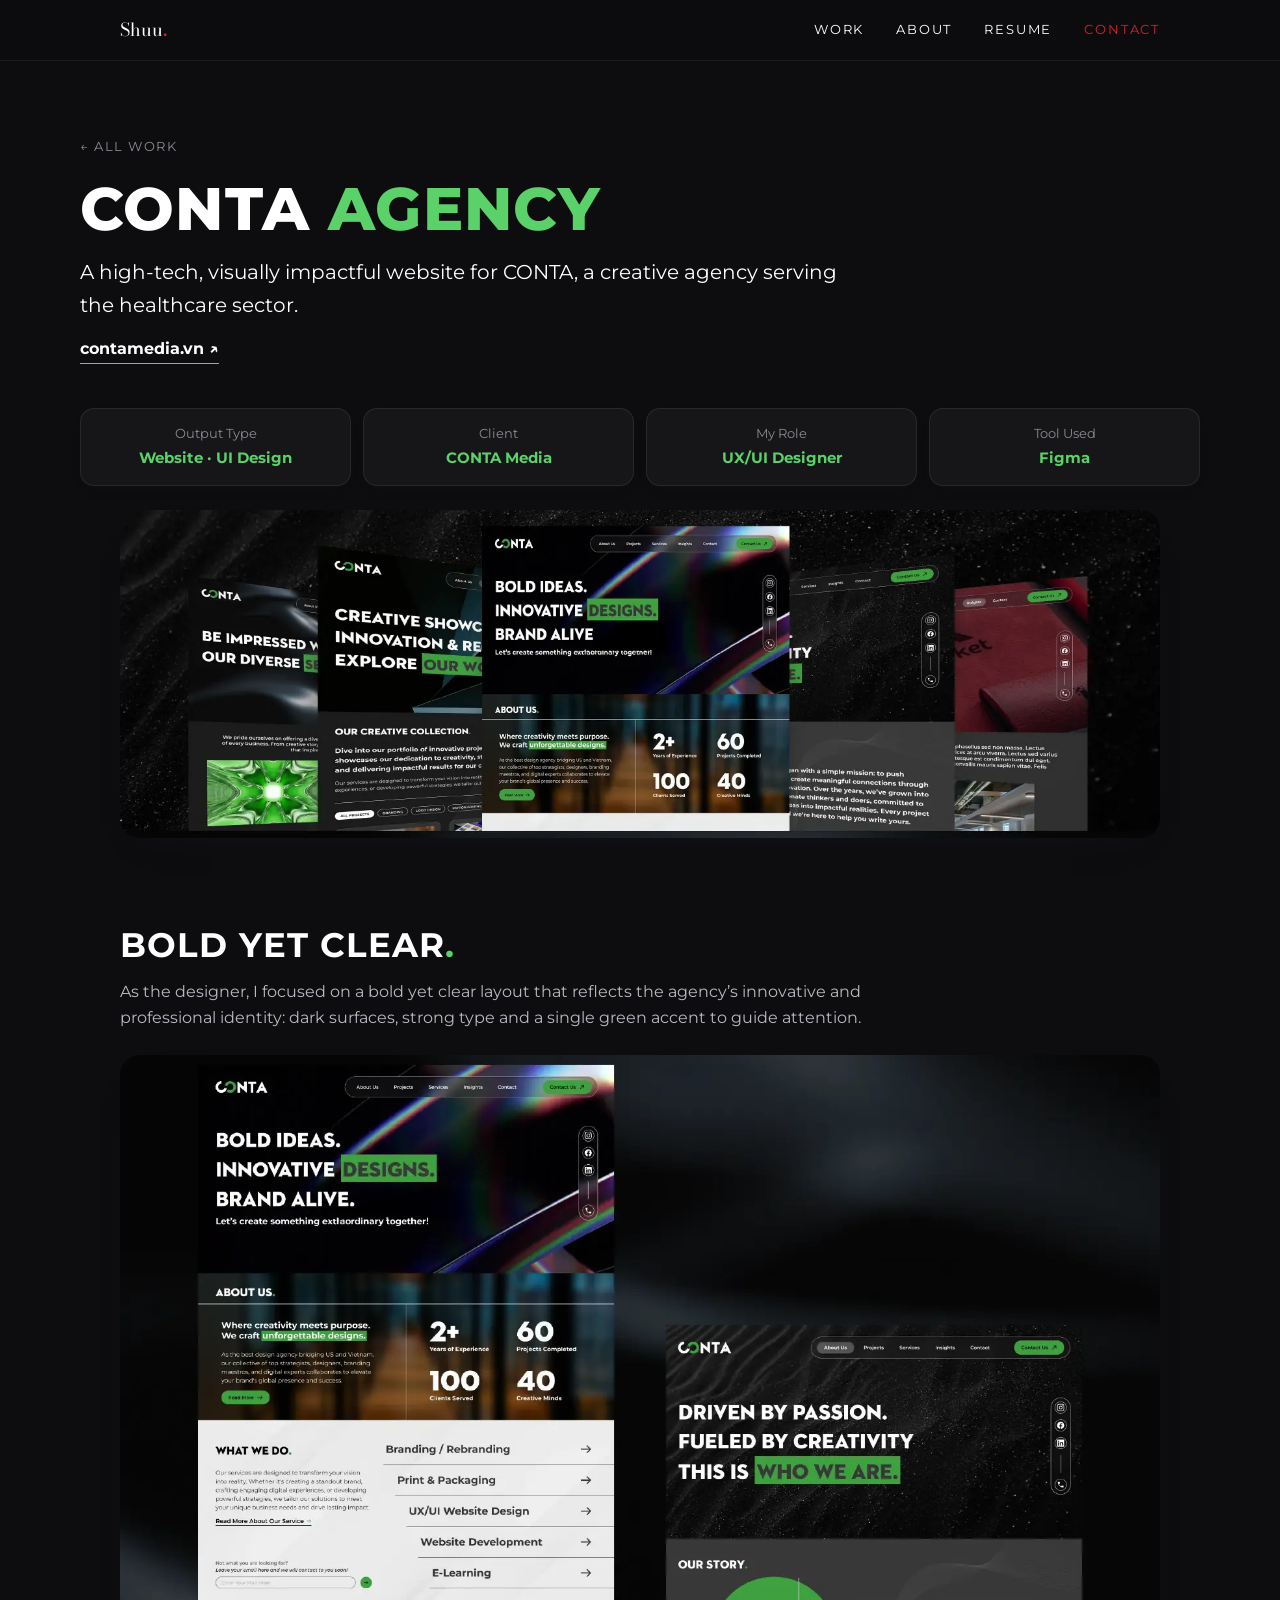
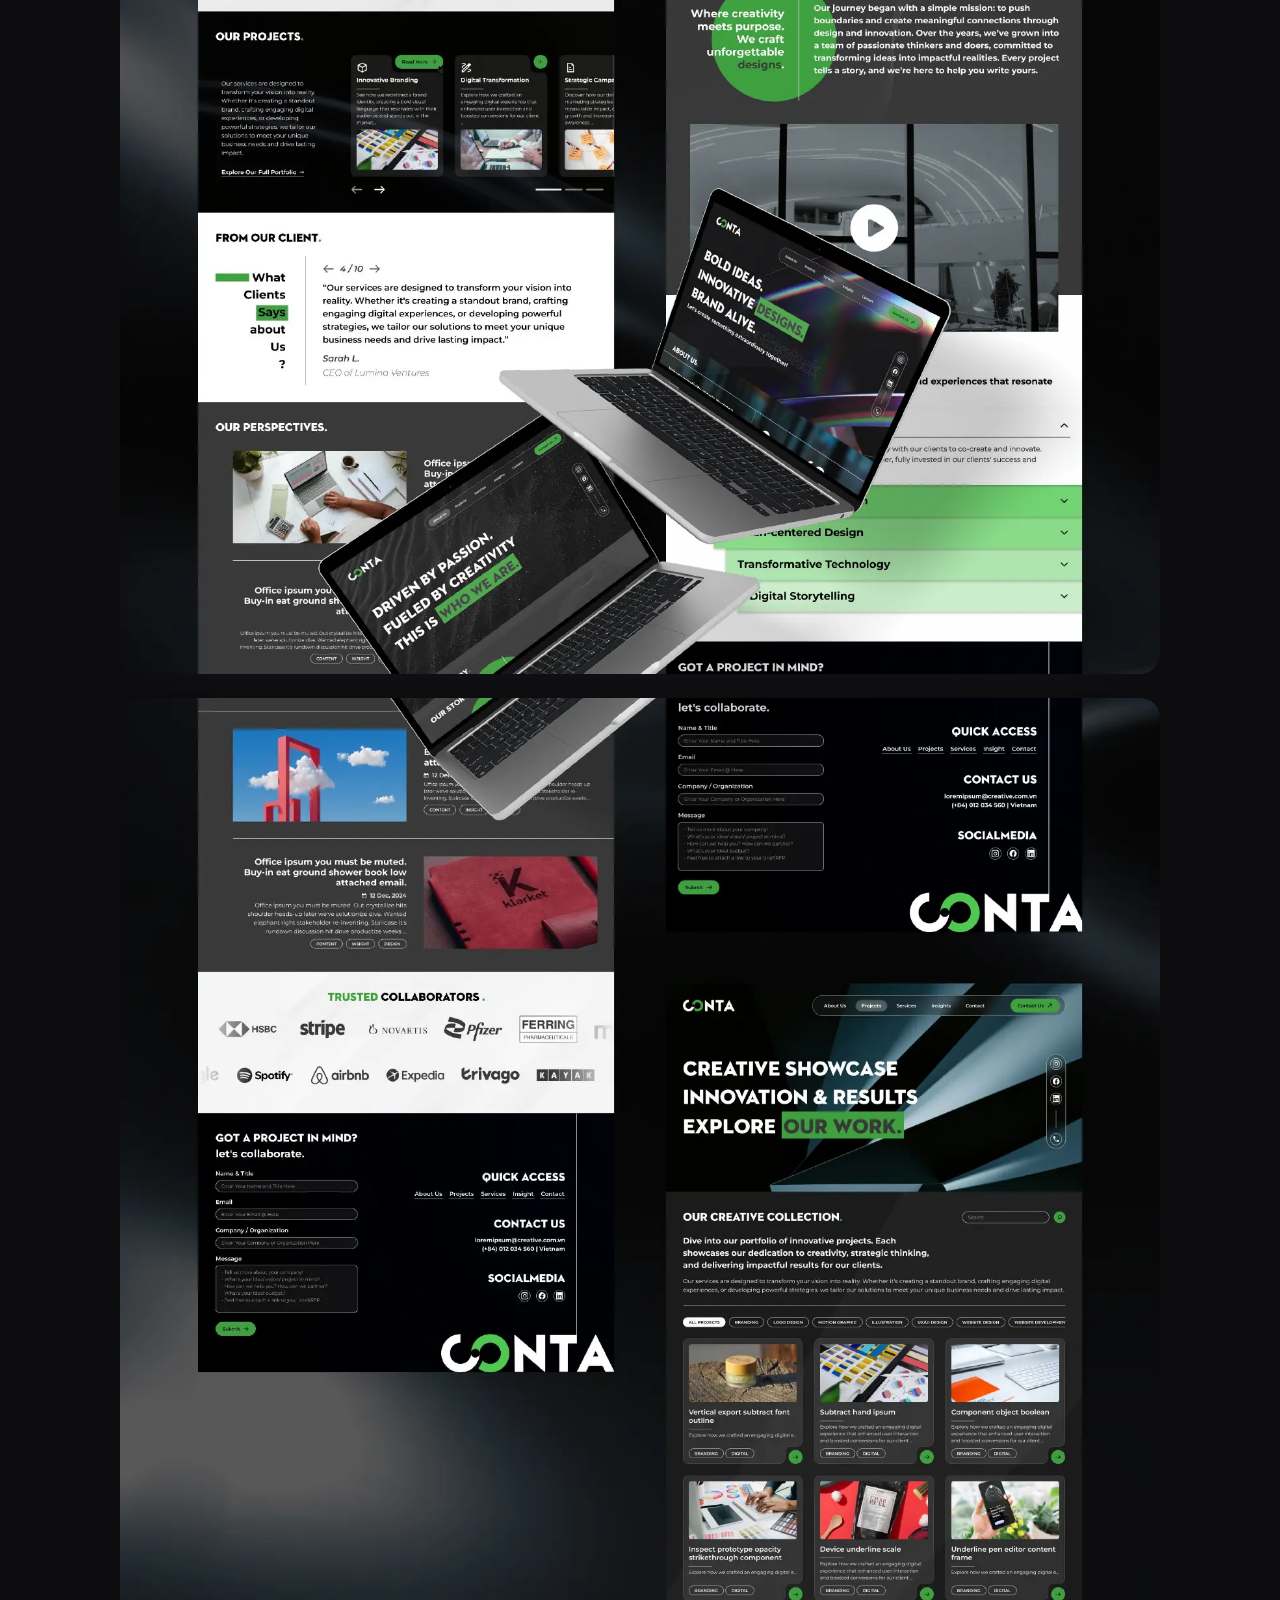
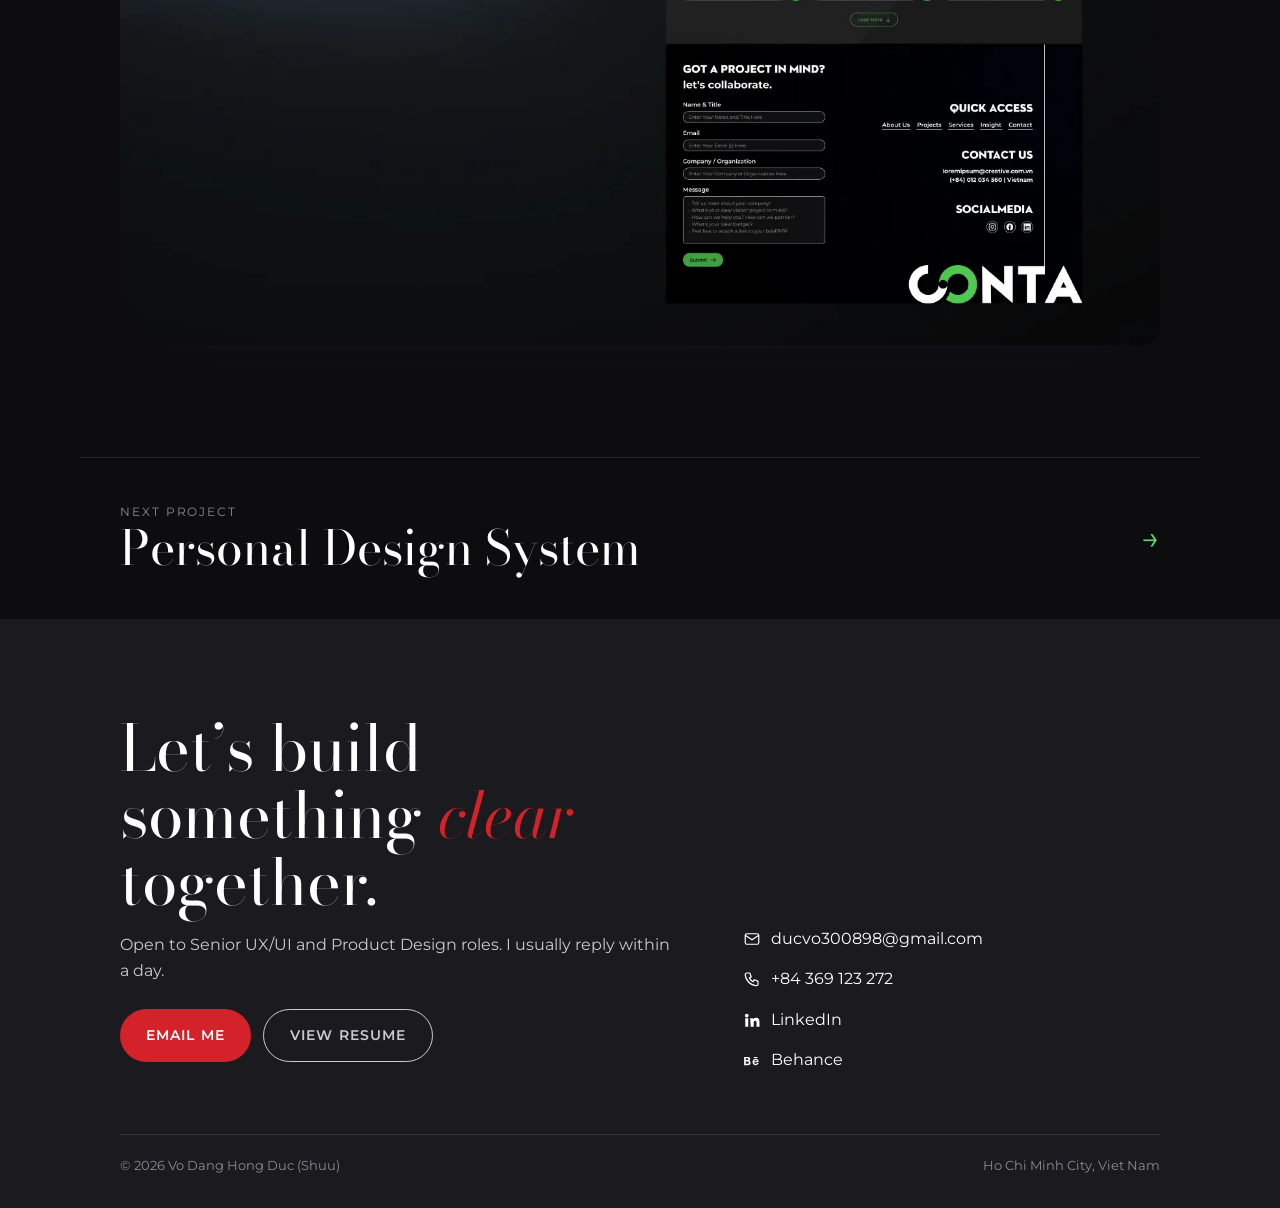
==== work/conta-agency.html @ 2491a5b1 "Add portfolio website v1 Static HTML/CSS site styled after the portfolio PDF: home page and four cas" ====
<!doctype html>
<html lang="en">
<head>
<meta charset="utf-8">
<meta name="viewport" content="width=device-width, initial-scale=1">
<title>CONTA Agency Website — Shuu Portfolio</title>
<meta name="description" content="Case study: a bold, high-tech website for CONTA, a creative agency serving the healthcare sector.">
<meta property="og:title" content="CONTA Agency Website — Shuu Portfolio">
<meta property="og:description" content="Case study: a bold, high-tech website for CONTA, a creative agency serving the healthcare sector.">
<meta property="og:type" content="website">
<meta name="theme-color" content="#d3222a">
<link rel="icon" href="data:image/svg+xml,%3Csvg xmlns='http://www.w3.org/2000/svg' viewBox='0 0 64 64'%3E%3Crect width='64' height='64' rx='14' fill='%23d3222a'/%3E%3Ctext x='32' y='44' font-family='Georgia,serif' font-size='36' fill='white' text-anchor='middle'%3ES%3C/text%3E%3C/svg%3E">
<link rel="preconnect" href="https://fonts.googleapis.com"><link rel="preconnect" href="https://fonts.gstatic.com" crossorigin><link href="https://fonts.googleapis.com/css2?family=Bodoni+Moda:ital,opsz,wght@0,6..96,400;0,6..96,500;1,6..96,400&family=Montserrat:wght@300;400;500;600;700;800&display=swap" rel="stylesheet">
<link rel="stylesheet" href="../assets/style.css">
</head>
<body class="theme-dark">
<header class="topbar"><div class="wrap">
  <a class="brand" href="../index.html">Shuu<b>.</b></a>
  <nav class="nav" aria-label="Main">
    <a href="../index.html#work" class="keep">Work</a>
    <a href="../index.html#about">About</a>
    <a href="https://bit.ly/ducvo-resume" target="_blank" rel="noopener">Resume</a>
    <a href="../index.html#contact" class="cta">Contact</a>
  </nav>
</div></header>

<main>
<div class="wrap cs-head">
  <a class="back" href="../index.html#work">← All work</a>
  <h1>CONTA <span>Agency</span></h1>
  <p class="lede">A high-tech, visually impactful website for CONTA, a creative agency serving the healthcare sector.</p>
  <a class="live" href="https://contamedia.vn/" target="_blank" rel="noopener">contamedia.vn ↗</a>
  <dl class="meta reveal"><div><dt>Output Type</dt><dd>Website · UI Design</dd></div><div><dt>Client</dt><dd>CONTA Media</dd></div><div><dt>My Role</dt><dd>UX/UI Designer</dd></div><div><dt>Tool Used</dt><dd>Figma</dd></div></dl>
</div>
<div class="wrap"><figure class="figure dark reveal"><img src="../img/conta-hero.webp" srcset="../img/conta-hero-sm.webp 800w, ../img/conta-hero.webp 1600w" sizes="(max-width: 1120px) 100vw, 1120px" width="1600" height="504" alt="CONTA website pages overview" loading="lazy" decoding="async"></figure></div>
<section class="cs-section"><div class="wrap">
  <h2>Bold yet clear</h2>
  <p>As the designer, I focused on a bold yet clear layout that reflects the agency’s innovative and professional identity: dark surfaces, strong type and a single green accent to guide attention.</p>
  <figure class="figure dark reveal"><img src="../img/conta-a.webp" srcset="../img/conta-a-sm.webp 800w, ../img/conta-a.webp 1600w" sizes="(max-width: 1120px) 100vw, 1120px" width="1600" height="1875" alt="Homepage and About page designs" loading="lazy" decoding="async"></figure>
  <figure class="figure dark reveal"><img src="../img/conta-b.webp" srcset="../img/conta-b-sm.webp 800w, ../img/conta-b.webp 1600w" sizes="(max-width: 1120px) 100vw, 1120px" width="1600" height="1918" alt="Projects page and footer designs" loading="lazy" decoding="async"></figure>
</div></section>
<div class="wrap next"><a href="design-system.html"><span><small>Next project</small><strong>Personal Design System</strong></span><span class="arrow">→</span></a></div>
</main>
<footer class="footer" id="contact"><div class="wrap">
  <div class="footer-grid">
    <div>
      <h2>Let’s build something <em>clear</em> together.</h2>
      <p>Open to Senior UX/UI and Product Design roles. I usually reply within a day.</p>
      <p style="margin-top:24px;display:flex;gap:12px;flex-wrap:wrap">
        <a class="btn" href="mailto:ducvo300898@gmail.com">Email me</a>
        <a class="btn ghost" href="https://bit.ly/ducvo-resume" target="_blank" rel="noopener">View resume</a>
      </p>
    </div>
    <ul>
      <li><a href="mailto:ducvo300898@gmail.com"><svg viewBox="0 0 24 24" fill="none" stroke="currentColor" stroke-width="1.6" aria-hidden="true"><rect x="3" y="5" width="18" height="14" rx="2"/><path d="m3 7 9 6 9-6"/></svg>ducvo300898@gmail.com</a></li>
      <li><a href="tel:+84369123272"><svg viewBox="0 0 24 24" fill="none" stroke="currentColor" stroke-width="1.6" aria-hidden="true"><path d="M5 4h4l2 5-2.5 1.5a11 11 0 0 0 5 5L15 13l5 2v4a2 2 0 0 1-2 2A16 16 0 0 1 3 6a2 2 0 0 1 2-2"/></svg>+84 369 123 272</a></li>
      <li><a href="https://www.linkedin.com/in/vo-dang-hong-duc/" target="_blank" rel="noopener"><svg viewBox="0 0 24 24" fill="currentColor" aria-hidden="true"><path d="M4.98 3.5a2.5 2.5 0 1 1 0 5 2.5 2.5 0 0 1 0-5zM3 9.5h4V21H3zM9.5 9.5h3.8v1.6h.1c.5-1 1.8-2 3.8-2 4 0 4.8 2.6 4.8 6V21h-4v-5.2c0-1.2 0-2.8-1.7-2.8s-2 1.3-2 2.7V21h-4z"/></svg>LinkedIn</a></li>
      <li><a href="https://www.behance.net/cv69" target="_blank" rel="noopener"><svg viewBox="0 0 24 24" fill="currentColor" aria-hidden="true"><path d="M8.2 11.3c.9-.4 1.4-1.1 1.4-2.1C9.6 7.3 8.2 6.5 6.4 6.5H1.5v11h5c1.9 0 3.6-.9 3.6-3 0-1.3-.6-2.8-1.9-3.2zM3.7 8.3h2.1c.8 0 1.5.2 1.5 1.1 0 .8-.6 1.1-1.3 1.1H3.7V8.3zm2.4 7.4H3.7v-3.1h2.4c1 0 1.6.4 1.6 1.5 0 1.1-.8 1.6-1.6 1.6zM16.9 9c-2.5 0-4.2 1.9-4.2 4.3 0 2.5 1.6 4.3 4.2 4.3 1.9 0 3.2-.9 3.8-2.8h-1.9c-.2.7-1.1 1.1-1.8 1.1-1.4 0-2.1-.8-2.1-2.2h6c.1-2.6-1.4-4.7-4-4.7zm-2 3.4c.1-1.1.8-1.8 1.9-1.8 1.2 0 1.8.7 1.9 1.8h-3.8zM14.5 6.8h4.8v1.2h-4.8z"/></svg>Behance</a></li>
    </ul>
  </div>
  <div class="copyright"><span>© 2026 Vo Dang Hong Duc (Shuu)</span><span>Ho Chi Minh City, Viet Nam</span></div>
</div></footer>
<script>
(function(){var els=document.querySelectorAll('.reveal');if(!('IntersectionObserver' in window)){els.forEach(function(e){e.classList.add('in')});return}
var io=new IntersectionObserver(function(es){es.forEach(function(e){if(e.isIntersecting){e.target.classList.add('in');io.unobserve(e.target)}})},{rootMargin:'0px 0px -8% 0px'});els.forEach(function(e){io.observe(e)})})();
</script>
</body>
</html>
---- assets/style.css ----
/* ============ Design tokens (from portfolio PDF) ============ */
:root {
  --red: #d3222a;
  --red-soft: #f6d9da;
  --ink: #1b1b1f;
  --ink-2: #4a4a52;
  --ink-3: #8a8a93;
  --line: #d9d9e0;
  --bg: #f3f2f5;
  --bg-top: #d3d3db;
  --card: #ffffff;
  --glass: rgba(255, 255, 255, 0.45);
  --display: "Bodoni Moda", "Didot", "Times New Roman", serif;
  --sans: "Montserrat", system-ui, -apple-system, "Segoe UI", sans-serif;
  --wrap: 1120px;
  --gutter: clamp(16px, 4vw, 40px);
  --radius: 20px;
}

*, *::before, *::after { box-sizing: border-box; }
html { scroll-behavior: smooth; -webkit-text-size-adjust: 100%; }
body {
  margin: 0;
  font-family: var(--sans);
  font-size: 16px;
  line-height: 1.65;
  color: var(--ink-2);
  background: var(--bg);
  overflow-x: hidden;
}
img { display: block; max-width: 100%; height: auto; }
a { color: inherit; text-decoration: none; }
a:focus-visible, button:focus-visible { outline: 2px solid var(--red); outline-offset: 3px; border-radius: 6px; }
.wrap { width: 100%; max-width: var(--wrap); margin: 0 auto; padding: 0 var(--gutter); }
.sr-only { position: absolute; width: 1px; height: 1px; overflow: hidden; clip: rect(0 0 0 0); white-space: nowrap; }

/* ============ Top bar ============ */
.topbar {
  position: sticky; top: 0; z-index: 20;
  backdrop-filter: blur(14px) saturate(140%);
  -webkit-backdrop-filter: blur(14px) saturate(140%);
  background: rgba(243, 242, 245, 0.72);
  border-bottom: 1px solid rgba(0,0,0,0.04);
}
.topbar .wrap { display: flex; align-items: center; justify-content: space-between; height: 60px; }
.brand { font-family: var(--display); font-size: 18px; color: var(--ink); }
.brand b { color: var(--red); font-weight: 600; }
.nav { display: flex; gap: clamp(14px, 3vw, 32px); font-size: 13px; letter-spacing: .14em; text-transform: uppercase; color: var(--ink); }
.nav a { position: relative; padding: 4px 0; }
.nav a::after { content: ""; position: absolute; left: 0; bottom: 0; width: 0; height: 1px; background: var(--red); transition: width .25s; }
.nav a:hover::after { width: 100%; }
.nav .cta { color: var(--red); }
@media (max-width: 560px) { .nav a:not(.cta):not(.keep) { display: none; } }

/* ============ Hero ============ */
.hero {
  position: relative;
  background: radial-gradient(120% 80% at 70% 0%, #e7e6ee 0%, transparent 60%),
              linear-gradient(180deg, var(--bg-top) 0%, var(--bg) 55%, #fafafa 100%);
  padding: 32px 0 56px;
  overflow: hidden;
}
.hero::before { /* soft silk wave */
  content: ""; position: absolute; inset: -20% -10% auto auto; width: 80%; height: 90%;
  background: radial-gradient(closest-side, rgba(255,255,255,.75), transparent);
  transform: rotate(-12deg); pointer-events: none;
}
.hero-meta { display: flex; justify-content: space-between; font-size: 14px; color: var(--ink); position: relative; }
.hero-meta span:nth-child(2), .hero-meta span:nth-child(3) { letter-spacing: .9em; }
.hero-title { position: relative; text-align: center; margin: clamp(48px, 9vw, 110px) 0 clamp(40px, 8vw, 96px); }
.hero-title .shuu {
  display: block; font-family: var(--sans); font-weight: 300; color: var(--ink);
  font-size: clamp(22px, 3.2vw, 34px); letter-spacing: clamp(.9em, 4vw, 2.6em); margin-right: -2.6em; padding-left: .3em;
}
.hero-title h1 {
  margin: 0; font-family: var(--display); font-weight: 500; color: var(--red);
  font-size: clamp(72px, 17vw, 200px); line-height: .95; letter-spacing: -.01em;
}
.pill {
  position: absolute; left: 50%; top: 62%; transform: translate(-50%, -50%);
  width: min(70%, 700px); padding: clamp(8px, 1.4vw, 14px) 20px;
  border-radius: 999px; background: rgba(150, 150, 162, 0.42);
  backdrop-filter: blur(6px); -webkit-backdrop-filter: blur(6px);
  border: 1px solid rgba(255,255,255,.7);
  box-shadow: 0 8px 24px rgba(30,30,50,.12), inset 0 1px 0 rgba(255,255,255,.8);
  font-size: clamp(11px, 1.6vw, 18px); letter-spacing: clamp(.4em, 1.5vw, 1em); color: #fff;
  text-shadow: 0 1px 2px rgba(0,0,0,.25); white-space: nowrap;
  display: flex; align-items: center; justify-content: center; gap: 1em;
}
.diamond { width: 10px; height: 10px; background: var(--red); transform: rotate(45deg); flex: none; }
.hero .rail { position: absolute; width: 1px; background: #9a9aa3; height: 30%; }
.hero .rail::after { content: ""; position: absolute; left: -4px; width: 9px; height: 9px; background: #555; transform: rotate(45deg); }
.hero .rail.l { left: var(--gutter); top: 30%; } .hero .rail.l::after { bottom: -10px; }
.hero .rail.r { right: var(--gutter); top: 12%; } .hero .rail.r::after { top: -10px; }
.links { display: flex; flex-wrap: wrap; justify-content: space-between; gap: 12px 24px; font-size: 13px; letter-spacing: .08em; color: var(--ink); position: relative; }
.links a { display: inline-flex; align-items: center; gap: 8px; }
.links a:hover { color: var(--red); }
.links svg { width: 16px; height: 16px; flex: none; }
@media (max-width: 720px) {
  .pill { position: static; transform: none; margin: 18px auto 0; width: auto; display: inline-flex; padding: 8px 18px; }
  .about p { text-align: left; }
  .hero .rail { display: none; } .links { flex-direction: column; } .hero-meta span:nth-child(2) { display: none; } }

/* ============ About ============ */
.about { background: #fff; padding: clamp(56px, 8vw, 96px) 0; }
.about-grid { display: grid; grid-template-columns: 260px 1fr; gap: clamp(28px, 5vw, 64px); align-items: start; }
.photo { position: relative; width: 100%; max-width: 260px; }
.photo img { width: 100%; }
.role-label { font-size: clamp(18px, 2vw, 22px); letter-spacing: .12em; color: var(--ink-2); margin: 0; }
.name { margin: 6px 0 22px; font-weight: 800; color: var(--red); font-size: clamp(36px, 6vw, 62px); line-height: 1.05; letter-spacing: .06em; text-transform: uppercase; }
.label { font-family: var(--display); color: var(--red); text-transform: uppercase; letter-spacing: .08em; font-size: clamp(20px, 2.2vw, 24px); font-weight: 400; margin: 0 0 10px; }
.about p { margin: 0 0 14px; text-align: justify; hyphens: auto; }
.facts { display: grid; grid-template-columns: repeat(3, 1fr); gap: 32px; margin-top: clamp(40px, 6vw, 64px); }
.facts ul { list-style: none; padding: 0; margin: 0; font-size: 15px; }
.facts li { display: flex; gap: 10px; align-items: center; padding: 3px 0; }
.facts .dot li::before { content: "·"; color: var(--ink); }
.facts svg { width: 16px; height: 16px; color: var(--ink-2); flex: none; }
.tools { display: grid; grid-template-columns: repeat(4, 44px); gap: 12px; }
.tool { width: 44px; height: 44px; border: 1.5px solid var(--ink); border-radius: 8px; display: grid; place-items: center; font-weight: 700; font-size: 16px; color: var(--ink); background: #fff; }
.tool small { font-size: 9px; font-weight: 600; }
@media (max-width: 760px) {
  .about-grid { grid-template-columns: 1fr; }
  .photo { max-width: 220px; }
  .facts { grid-template-columns: 1fr; gap: 28px; }
}

/* ============ Work index ============ */
.work { padding: clamp(56px, 8vw, 104px) 0; background: linear-gradient(180deg, #fff 0%, var(--bg) 100%); }
.section-head { display: flex; align-items: center; gap: 20px; margin-bottom: clamp(32px, 5vw, 56px); }
.section-head h2 { margin: 0; font-family: var(--display); font-weight: 400; color: var(--red); font-size: clamp(28px, 4vw, 44px); white-space: nowrap; }
.section-head::after { content: ""; flex: 1; height: 1px; background: var(--ink-3); opacity: .5; }
.group { margin-bottom: clamp(48px, 7vw, 88px); }
.group-title { display: flex; align-items: baseline; gap: 12px; margin: 0 0 24px; }
.group-title .num { font-family: var(--display); color: var(--red); font-size: clamp(56px, 9vw, 96px); line-height: .9; font-weight: 400; }
.group-title h3 { margin: 0; font-weight: 300; color: var(--ink); font-size: clamp(24px, 3.6vw, 40px); letter-spacing: .02em; }
.cards { display: grid; grid-template-columns: repeat(2, 1fr); gap: clamp(16px, 2.5vw, 28px); }
.card { background: var(--card); border-radius: var(--radius); overflow: hidden; display: flex; flex-direction: column; box-shadow: 0 1px 0 rgba(0,0,0,.04), 0 12px 32px -18px rgba(30,30,60,.25); transition: transform .3s ease, box-shadow .3s ease; }
.card:hover { transform: translateY(-4px); box-shadow: 0 1px 0 rgba(0,0,0,.04), 0 24px 48px -20px rgba(30,30,60,.35); }
.card .thumb { aspect-ratio: 16 / 9; overflow: hidden; background: #e9e9ee; }
.card .thumb img { width: 100%; height: 100%; object-fit: cover; transition: transform .6s ease; }
.card:hover .thumb img { transform: scale(1.04); }
.card .body { padding: 20px 22px 24px; display: flex; flex-direction: column; gap: 6px; flex: 1; }
.card .kicker { font-size: 12px; letter-spacing: .16em; text-transform: uppercase; color: var(--ink-3); }
.card h4 { margin: 0; font-size: 20px; color: var(--ink); font-weight: 700; }
.card p { margin: 0; font-size: 15px; }
.card .more { margin-top: auto; padding-top: 12px; font-size: 13px; font-weight: 600; letter-spacing: .1em; text-transform: uppercase; color: var(--red); display: inline-flex; gap: 8px; align-items: center; }
.card .more span { transition: transform .25s; }
.card:hover .more span { transform: translateX(4px); }
@media (max-width: 720px) { .cards { grid-template-columns: 1fr; } }

/* ============ Footer / contact ============ */
.footer { background: var(--ink); color: #c9c9d1; padding: clamp(56px, 8vw, 96px) 0 32px; }
.footer h2 { margin: 0 0 12px; font-family: var(--display); font-weight: 400; color: #fff; font-size: clamp(36px, 6vw, 64px); line-height: 1.05; }
.footer h2 em { color: var(--red); font-style: italic; }
.footer p { max-width: 560px; }
.footer-grid { display: grid; grid-template-columns: 1.4fr 1fr; gap: 40px; align-items: end; }
.footer ul { list-style: none; margin: 0; padding: 0; display: grid; gap: 10px; }
.footer li a { display: inline-flex; gap: 10px; align-items: center; color: #fff; }
.footer li a:hover { color: var(--red); }
.footer svg { width: 18px; height: 18px; flex: none; }
.btn { display: inline-flex; align-items: center; gap: 10px; padding: 14px 26px; border-radius: 999px; background: var(--red); color: #fff; font-weight: 600; letter-spacing: .08em; font-size: 14px; text-transform: uppercase; transition: background .2s, transform .2s; }
.btn:hover { background: #b51b22; transform: translateY(-2px); }
.btn.ghost { background: transparent; border: 1px solid currentColor; color: inherit; }
.btn.ghost:hover { background: rgba(255,255,255,.08); }
.copyright { margin-top: 56px; padding-top: 20px; border-top: 1px solid rgba(255,255,255,.1); font-size: 13px; display: flex; justify-content: space-between; flex-wrap: wrap; gap: 8px; color: #8a8a93; }
@media (max-width: 760px) { .footer-grid { grid-template-columns: 1fr; } }

/* ============ Case study ============ */
.cs-hero { position: relative; background: #e9e9ee; }
.cs-hero img { width: 100%; max-height: 78vh; object-fit: cover; }
.cs-head { padding: clamp(40px, 6vw, 72px) 0 0; }
.back { display: inline-flex; gap: 8px; align-items: center; font-size: 13px; letter-spacing: .12em; text-transform: uppercase; color: var(--ink-3); margin-bottom: 20px; }
.back:hover { color: var(--red); }
.cs-head h1 { margin: 0; font-weight: 800; color: var(--red); text-transform: uppercase; font-size: clamp(32px, 5.4vw, 60px); line-height: 1.05; letter-spacing: .02em; }
.cs-head .lede { font-size: clamp(17px, 1.8vw, 20px); color: var(--ink); max-width: 760px; margin: 16px 0 0; }
.cs-head .live { display: inline-flex; gap: 6px; margin-top: 14px; font-weight: 700; color: var(--ink); border-bottom: 1px solid var(--red); }
.cs-head .live:hover { color: var(--red); }
.meta { display: grid; grid-template-columns: repeat(4, 1fr); gap: 12px; margin: clamp(28px, 4vw, 44px) 0 0; }
.meta div { background: var(--glass); border: 1px solid #fff; border-radius: 14px; padding: 14px 16px; text-align: center; box-shadow: 0 6px 20px -12px rgba(30,30,60,.25); }
.meta dt { font-size: 13px; color: var(--ink-3); }
.meta dd { margin: 2px 0 0; font-weight: 700; color: var(--red); font-size: 15px; }
@media (max-width: 720px) { .meta { grid-template-columns: repeat(2, 1fr); } }

.cs-section { padding: clamp(48px, 7vw, 88px) 0 0; position: relative; }
.cs-section .ghost { position: absolute; top: clamp(18px, 4vw, 40px); left: calc(var(--gutter) - 10px); font-family: var(--sans); font-weight: 800; font-size: clamp(80px, 12vw, 140px); line-height: 1; color: var(--red-soft); opacity: .7; z-index: 0; pointer-events: none; user-select: none; }
.cs-section h2 { position: relative; z-index: 1; margin: 0 0 14px; font-weight: 700; color: var(--red); text-transform: uppercase; letter-spacing: .03em; font-size: clamp(24px, 3.2vw, 34px); line-height: 1.15; }
.cs-section h3 { margin: 28px 0 10px; font-weight: 700; color: var(--ink); text-transform: uppercase; letter-spacing: .06em; font-size: 17px; }
.cs-section p { position: relative; z-index: 1; max-width: 820px; margin: 0 0 14px; }
.split { display: grid; grid-template-columns: 1.1fr 1fr; gap: clamp(24px, 4vw, 56px); align-items: center; }
.split.rev > :first-child { order: 2; }
@media (max-width: 760px) { .split { grid-template-columns: 1fr; } .split.rev > :first-child { order: 0; } }
.figure { margin: 24px 0 0; border-radius: var(--radius); overflow: hidden; background: #fff; box-shadow: 0 16px 40px -28px rgba(30,30,60,.4); }
.figure.flat { box-shadow: none; background: transparent; border-radius: 0; }
.figure.dark { background: #0d0d0f; }
.figure figcaption { font-size: 13px; color: var(--ink-3); padding: 10px 16px; }
.features { list-style: none; padding: 0; margin: 16px 0 0; display: grid; gap: 10px; max-width: 900px; }
.features li { padding-left: 28px; position: relative; }
.features li::before { content: "→"; position: absolute; left: 0; color: var(--red); font-weight: 700; }
.features b { color: var(--red); }
.impact { display: grid; grid-template-columns: repeat(3, 1fr); gap: 16px; margin-top: 20px; }
.impact div { background: #fff; border-radius: 16px; padding: 20px; border: 1px solid var(--line); }
.impact strong { display: block; font-size: clamp(22px, 2.6vw, 30px); color: var(--red); line-height: 1.1; margin-bottom: 6px; }
@media (max-width: 720px) { .impact { grid-template-columns: 1fr; } }

.next { margin-top: clamp(64px, 9vw, 112px); border-top: 1px solid var(--line); }
.next a { display: flex; justify-content: space-between; align-items: center; gap: 16px; padding: clamp(28px, 4vw, 44px) 0; }
.next small { display: block; font-size: 12px; letter-spacing: .16em; text-transform: uppercase; color: var(--ink-3); }
.next strong { font-family: var(--display); font-weight: 400; font-size: clamp(28px, 4.4vw, 48px); color: var(--ink); line-height: 1.1; }
.next a:hover strong { color: var(--red); }
.next .arrow { font-size: 32px; color: var(--red); transition: transform .25s; }
.next a:hover .arrow { transform: translateX(6px); }

/* Dark theme for CONTA page */
.theme-dark { background: #0d0d0f; color: #b9b9c2; }
.theme-dark .topbar { background: rgba(13,13,15,.72); border-color: rgba(255,255,255,.06); }
.theme-dark .brand, .theme-dark .nav { color: #fff; }
.theme-dark .cs-head h1 { color: #fff; }
.theme-dark .cs-head h1 span { color: #5bd16a; }
.theme-dark .cs-head .lede, .theme-dark .cs-head .live { color: #fff; }
.theme-dark .cs-head .live { border-color: #5bd16a; }
.theme-dark .meta div { background: rgba(255,255,255,.04); border-color: rgba(255,255,255,.08); }
.theme-dark .meta dd { color: #5bd16a; }
.theme-dark .cs-section h2 { color: #fff; }
.theme-dark .cs-section h2::after { content: "."; color: #5bd16a; }
.theme-dark .next { border-color: rgba(255,255,255,.1); }
.theme-dark .next strong { color: #fff; }
.theme-dark .next .arrow { color: #5bd16a; }

/* Teal accent for design-system page */
.theme-teal { --red: #1f9e8f; --red-soft: #d4efeb; }

/* Reveal on scroll */
.reveal { opacity: 0; transform: translateY(18px); transition: opacity .7s ease, transform .7s ease; }
.reveal.in { opacity: 1; transform: none; }
@media (prefers-reduced-motion: reduce) {
  html { scroll-behavior: auto; }
  .reveal { opacity: 1; transform: none; transition: none; }
  .card, .card .thumb img { transition: none; }
}
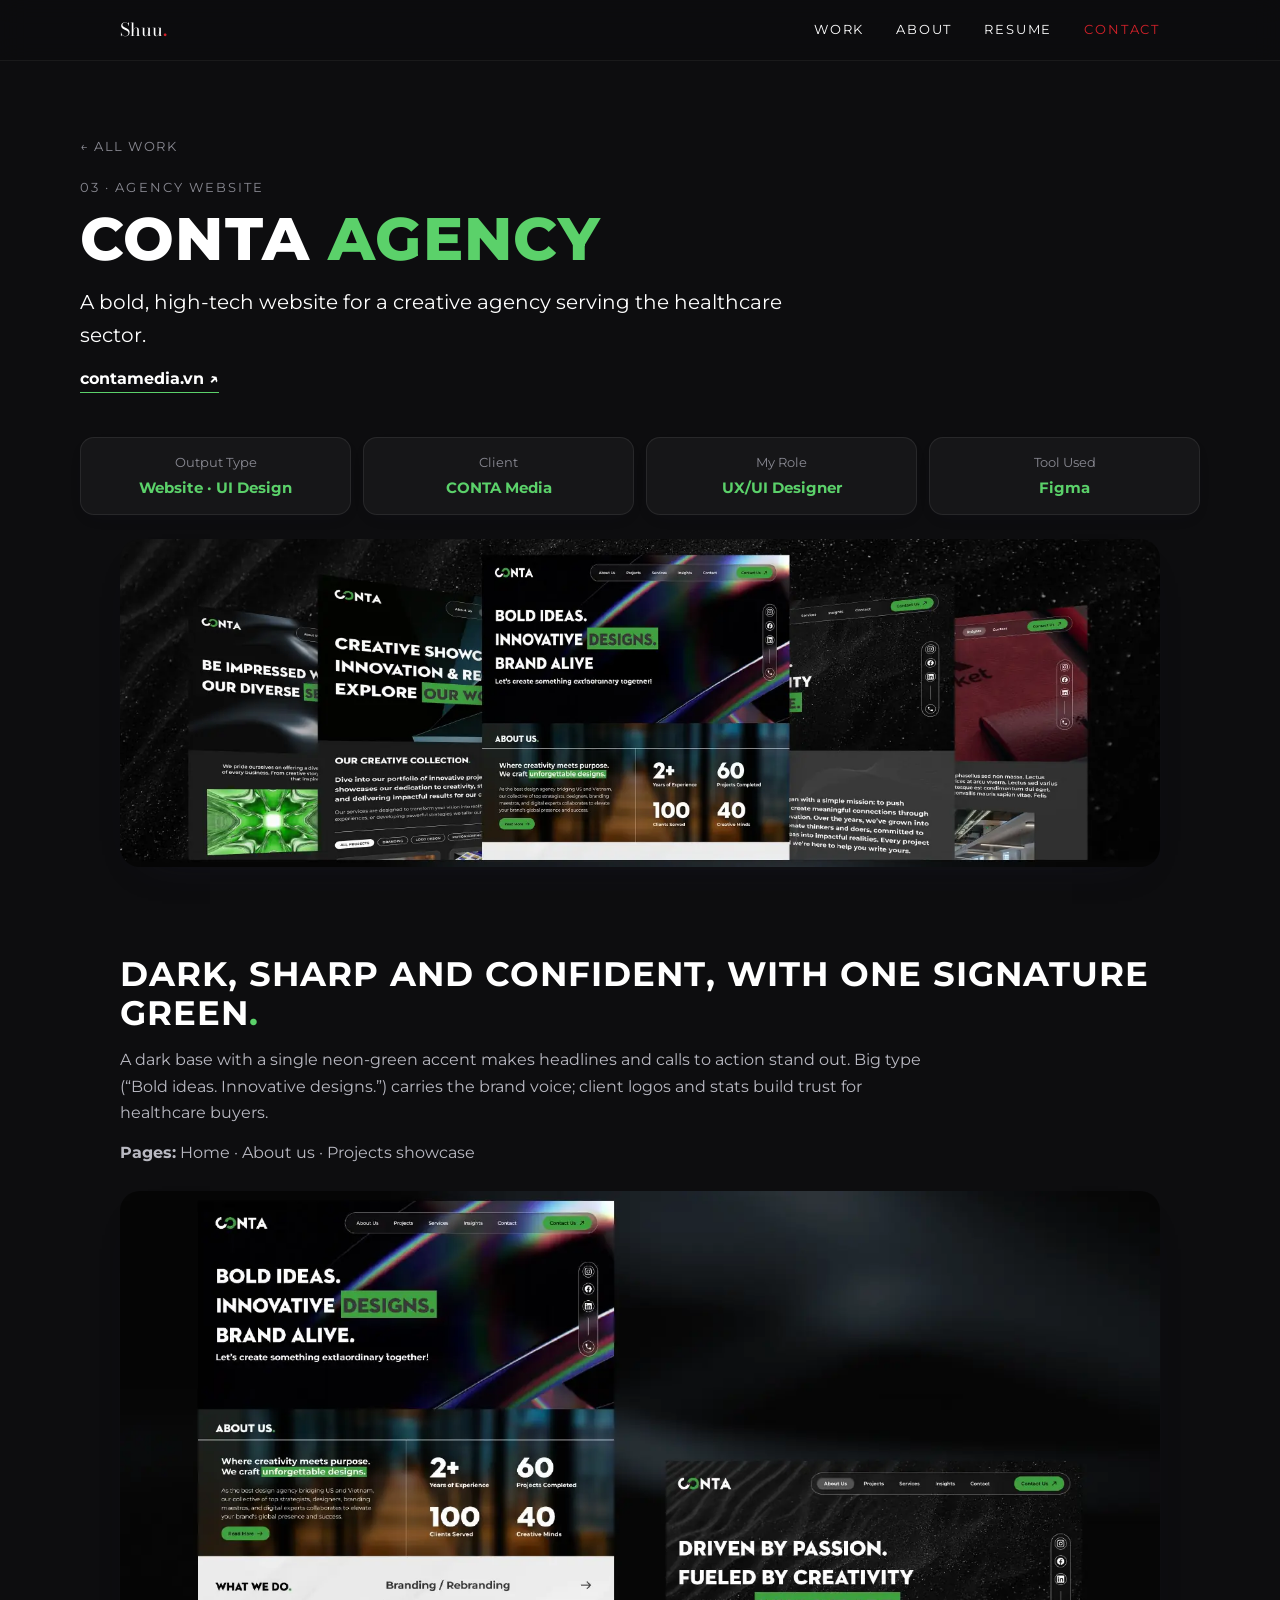
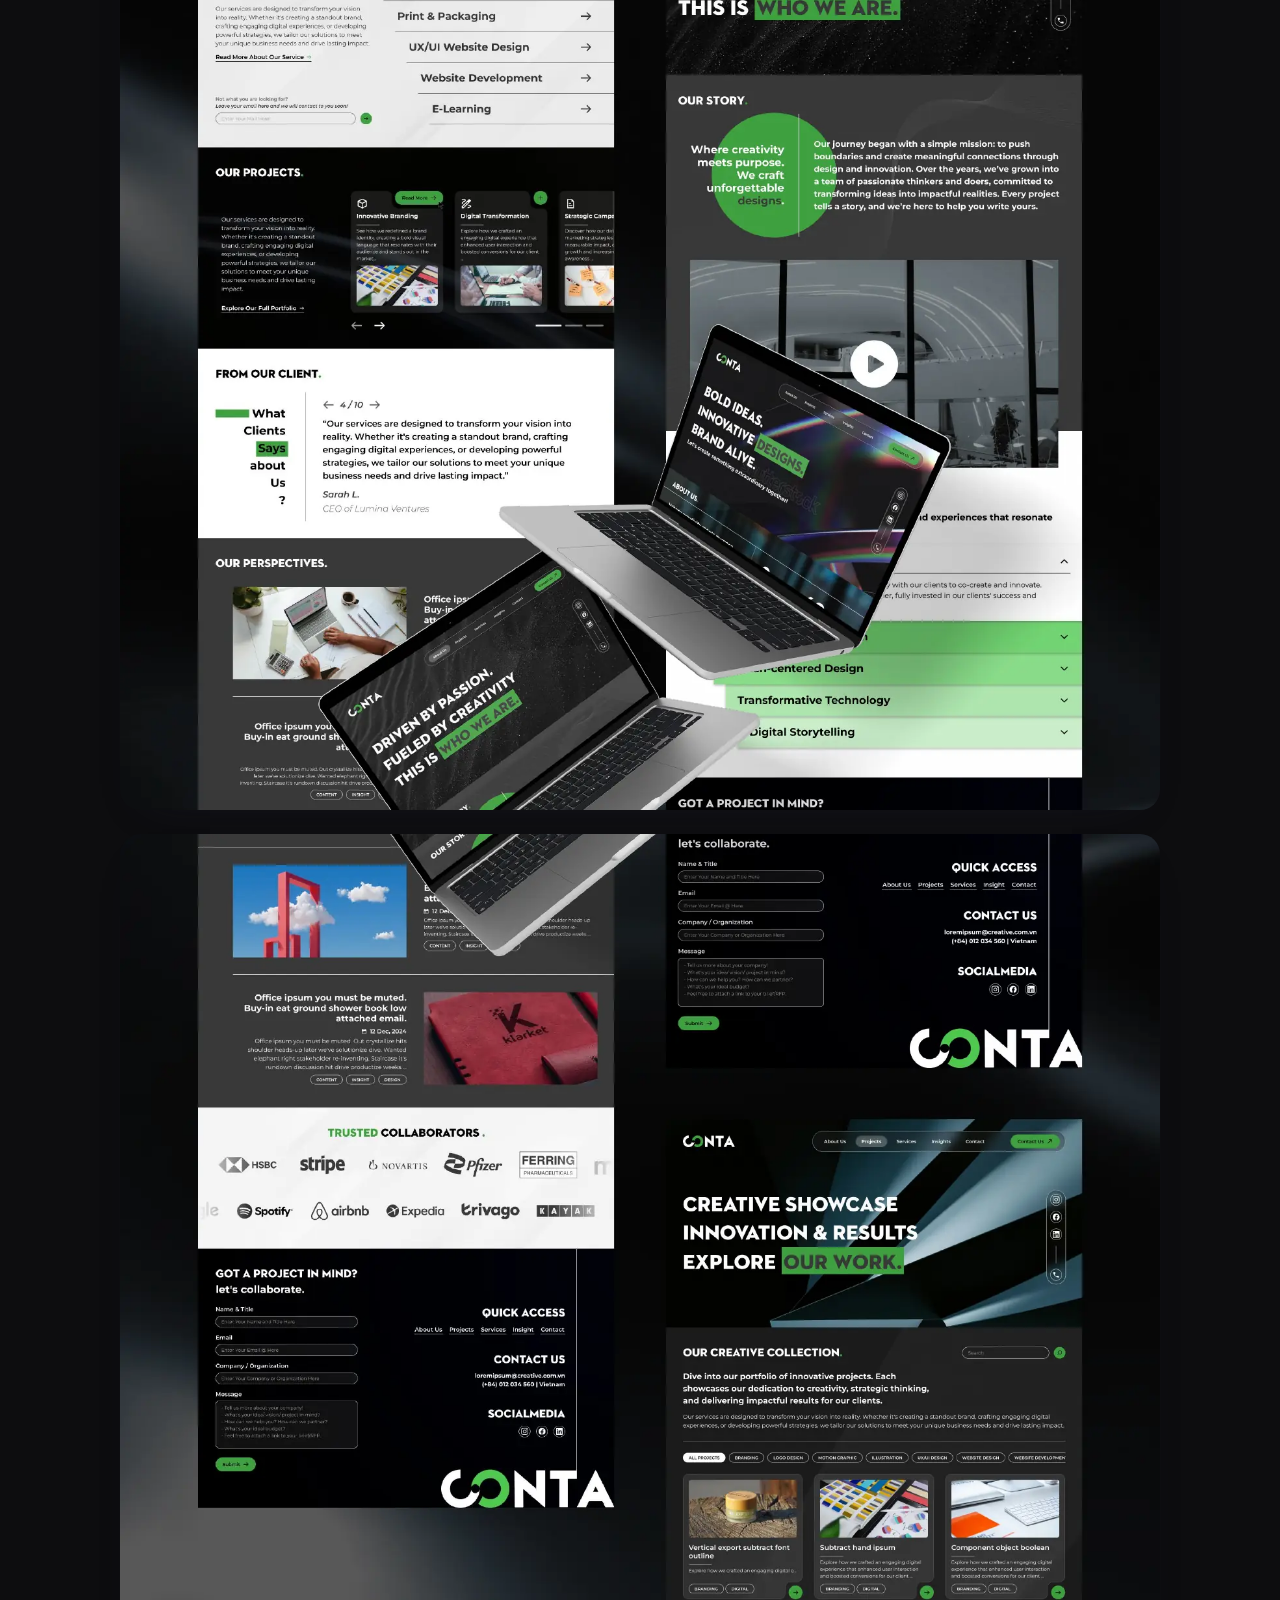
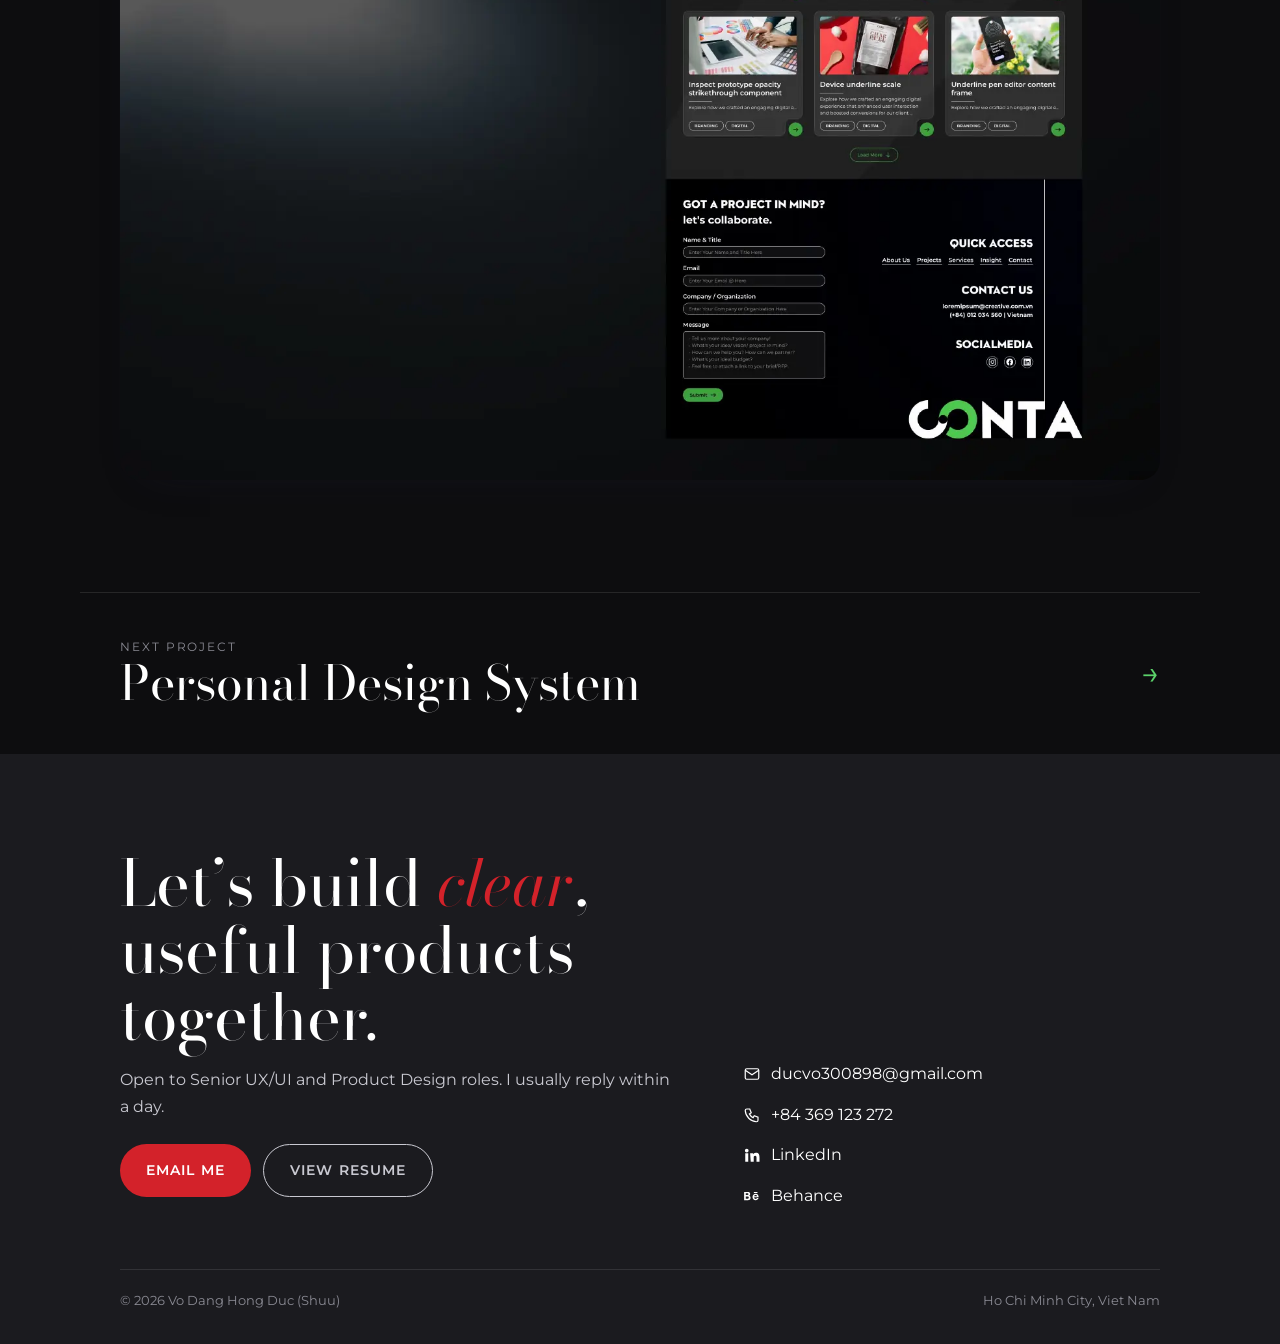
==== commit 25906727: "Update site copy to match the revised 16:9 portfolio Reorder projects (Signage first), rename to Sig" ====
--- a/work/conta-agency.html
+++ b/work/conta-agency.html
@@ -27,15 +27,17 @@
 <main>
 <div class="wrap cs-head">
   <a class="back" href="../index.html#work">← All work</a>
+  <p class="kicker-line">03 · Agency website</p>
   <h1>CONTA <span>Agency</span></h1>
-  <p class="lede">A high-tech, visually impactful website for CONTA, a creative agency serving the healthcare sector.</p>
+  <p class="lede">A bold, high-tech website for a creative agency serving the healthcare sector.</p>
   <a class="live" href="https://contamedia.vn/" target="_blank" rel="noopener">contamedia.vn ↗</a>
   <dl class="meta reveal"><div><dt>Output Type</dt><dd>Website · UI Design</dd></div><div><dt>Client</dt><dd>CONTA Media</dd></div><div><dt>My Role</dt><dd>UX/UI Designer</dd></div><div><dt>Tool Used</dt><dd>Figma</dd></div></dl>
 </div>
 <div class="wrap"><figure class="figure dark reveal"><img src="../img/conta-hero.webp" srcset="../img/conta-hero-sm.webp 800w, ../img/conta-hero.webp 1600w" sizes="(max-width: 1120px) 100vw, 1120px" width="1600" height="504" alt="CONTA website pages overview" loading="lazy" decoding="async"></figure></div>
 <section class="cs-section"><div class="wrap">
-  <h2>Bold yet clear</h2>
-  <p>As the designer, I focused on a bold yet clear layout that reflects the agency’s innovative and professional identity: dark surfaces, strong type and a single green accent to guide attention.</p>
+  <h2>Dark, sharp and confident, with one signature green</h2>
+  <p>A dark base with a single neon-green accent makes headlines and calls to action stand out. Big type (“Bold ideas. Innovative designs.”) carries the brand voice; client logos and stats build trust for healthcare buyers.</p>
+  <p><b>Pages:</b> Home · About us · Projects showcase</p>
   <figure class="figure dark reveal"><img src="../img/conta-a.webp" srcset="../img/conta-a-sm.webp 800w, ../img/conta-a.webp 1600w" sizes="(max-width: 1120px) 100vw, 1120px" width="1600" height="1875" alt="Homepage and About page designs" loading="lazy" decoding="async"></figure>
   <figure class="figure dark reveal"><img src="../img/conta-b.webp" srcset="../img/conta-b-sm.webp 800w, ../img/conta-b.webp 1600w" sizes="(max-width: 1120px) 100vw, 1120px" width="1600" height="1918" alt="Projects page and footer designs" loading="lazy" decoding="async"></figure>
 </div></section>
@@ -44,7 +46,7 @@
 <footer class="footer" id="contact"><div class="wrap">
   <div class="footer-grid">
     <div>
-      <h2>Let’s build something <em>clear</em> together.</h2>
+      <h2>Let’s build <em>clear</em>, useful products together.</h2>
       <p>Open to Senior UX/UI and Product Design roles. I usually reply within a day.</p>
       <p style="margin-top:24px;display:flex;gap:12px;flex-wrap:wrap">
         <a class="btn" href="mailto:ducvo300898@gmail.com">Email me</a>
--- a/assets/style.css
+++ b/assets/style.css
@@ -171,6 +171,8 @@
 .cs-head { padding: clamp(40px, 6vw, 72px) 0 0; }
 .back { display: inline-flex; gap: 8px; align-items: center; font-size: 13px; letter-spacing: .12em; text-transform: uppercase; color: var(--ink-3); margin-bottom: 20px; }
 .back:hover { color: var(--red); }
+.kicker-line { margin: 0 0 8px; font-size: 13px; letter-spacing: .16em; text-transform: uppercase; color: var(--ink-3); }
+.theme-dark .kicker-line { color: #8a8a93; }
 .cs-head h1 { margin: 0; font-weight: 800; color: var(--red); text-transform: uppercase; font-size: clamp(32px, 5.4vw, 60px); line-height: 1.05; letter-spacing: .02em; }
 .cs-head .lede { font-size: clamp(17px, 1.8vw, 20px); color: var(--ink); max-width: 760px; margin: 16px 0 0; }
 .cs-head .live { display: inline-flex; gap: 6px; margin-top: 14px; font-weight: 700; color: var(--ink); border-bottom: 1px solid var(--red); }
